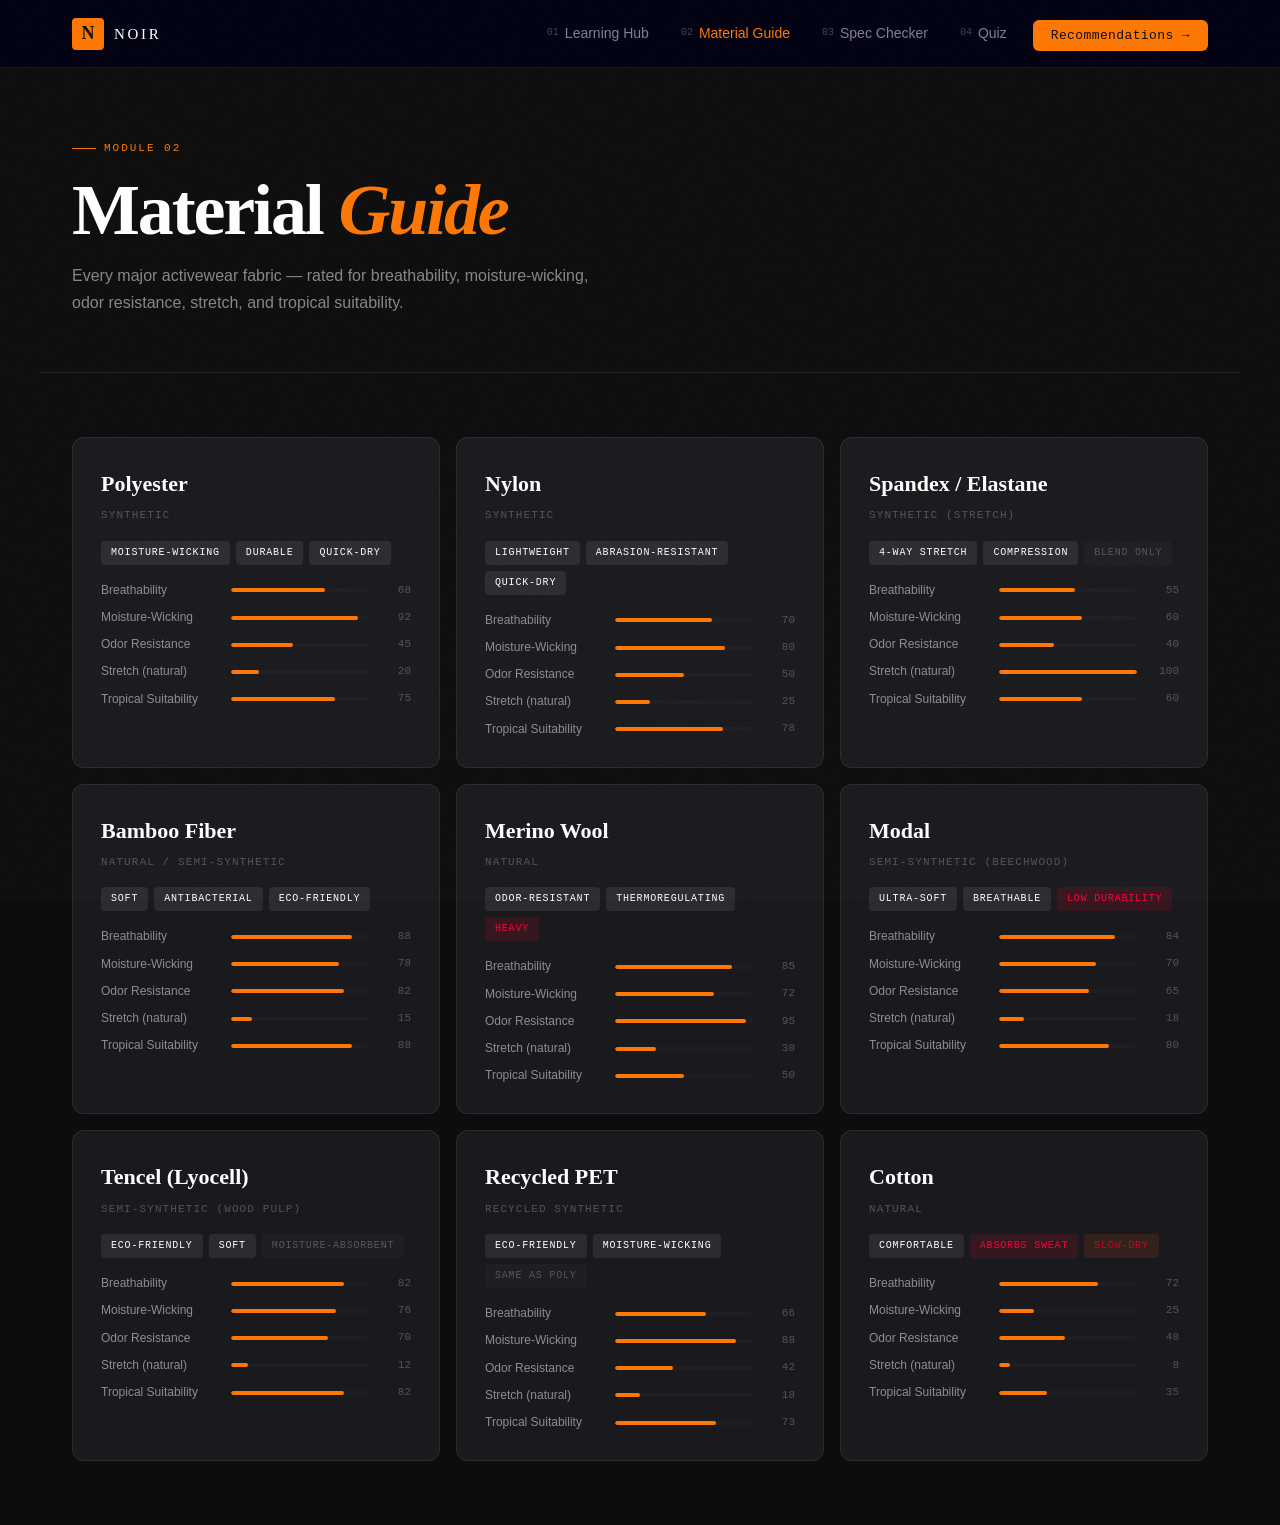
==== NOIR/pages/material-guide.html @ 833cdaba "Add files via upload" ====
<!DOCTYPE html>
<html lang="en">
<head>
  <meta charset="UTF-8" />
  <meta name="viewport" content="width=device-width, initial-scale=1.0" />
  <title>Material Guide — Noir</title>
  <link rel="stylesheet" href="../css/style.css" />
  <link rel="preconnect" href="https://fonts.googleapis.com" />
  <link rel="preconnect" href="https://fonts.gstatic.com" crossorigin />
  <link href="https://fonts.googleapis.com/css2?family=Playfair+Display:ital,wght@0,400;0,700;0,900;1,400&family=IBM+Plex+Mono:wght@300;400;500&family=DM+Sans:wght@300;400;500&display=swap" rel="stylesheet" />
</head>
<body>
  <div class="noise-overlay" aria-hidden="true"></div>

  <nav class="navbar" id="navbar">
    <div class="nav-inner">
      <a href="../index.html" class="nav-logo">
        <span class="logo-mark">N</span>
        <span class="logo-text">NOIR</span>
      </a>
      <button class="nav-toggle" id="navToggle" aria-label="Toggle menu">
        <span></span><span></span><span></span>
      </button>
      <ul class="nav-links" id="navLinks">
        <li><a href="learning-hub.html"    class="nav-link"><span class="nav-num">01</span> Learning Hub</a></li>
        <li><a href="material-guide.html"  class="nav-link"><span class="nav-num">02</span> Material Guide</a></li>
        <li><a href="spec-checker.html"    class="nav-link"><span class="nav-num">03</span> Spec Checker</a></li>
        <li><a href="quiz.html"            class="nav-link"><span class="nav-num">04</span> Quiz</a></li>
        <li><a href="recommendations.html" class="nav-cta">Recommendations →</a></li>
      </ul>
    </div>
  </nav>

  <main class="page-shell">

    <div class="page-hero">
      <p class="page-hero-tag">Module 02</p>
      <h1 class="page-title">Material <em>Guide</em></h1>
      <p class="page-subtitle">
        Every major activewear fabric — rated for breathability, moisture-wicking,
        odor resistance, stretch, and tropical suitability.
      </p>
    </div>

    <div class="page-body">
      <div class="material-grid" id="materialGrid">
        <!-- Cards are rendered by JS below -->
      </div>
    </div>

  </main>

  <script src="../js/main.js"></script>
  <script>
    /*
     * Material data — add more objects to expand the guide.
     * Each material has: name, type, tags[], ratings{}
     */
    const materials = [
      {
        name: 'Polyester',
        type: 'Synthetic',
        tags: ['moisture-wicking', 'durable', 'quick-dry'],
        tagTypes: ['good', 'good', 'good'],
        ratings: {
          'Breathability':     68,
          'Moisture-Wicking':  92,
          'Odor Resistance':   45,
          'Stretch (natural)': 20,
          'Tropical Suitability': 75,
        }
      },
      {
        name: 'Nylon',
        type: 'Synthetic',
        tags: ['lightweight', 'abrasion-resistant', 'quick-dry'],
        tagTypes: ['good', 'good', 'good'],
        ratings: {
          'Breathability':     70,
          'Moisture-Wicking':  80,
          'Odor Resistance':   50,
          'Stretch (natural)': 25,
          'Tropical Suitability': 78,
        }
      },
      {
        name: 'Spandex / Elastane',
        type: 'Synthetic (stretch)',
        tags: ['4-way stretch', 'compression', 'blend only'],
        tagTypes: ['good', 'good', 'neut'],
        ratings: {
          'Breathability':     55,
          'Moisture-Wicking':  60,
          'Odor Resistance':   40,
          'Stretch (natural)': 100,
          'Tropical Suitability': 60,
        }
      },
      {
        name: 'Bamboo Fiber',
        type: 'Natural / Semi-synthetic',
        tags: ['soft', 'antibacterial', 'eco-friendly'],
        tagTypes: ['good', 'good', 'good'],
        ratings: {
          'Breathability':     88,
          'Moisture-Wicking':  78,
          'Odor Resistance':   82,
          'Stretch (natural)': 15,
          'Tropical Suitability': 88,
        }
      },
      {
        name: 'Merino Wool',
        type: 'Natural',
        tags: ['odor-resistant', 'thermoregulating', 'heavy'],
        tagTypes: ['good', 'good', 'warn'],
        ratings: {
          'Breathability':     85,
          'Moisture-Wicking':  72,
          'Odor Resistance':   95,
          'Stretch (natural)': 30,
          'Tropical Suitability': 50,
        }
      },
      {
        name: 'Modal',
        type: 'Semi-synthetic (beechwood)',
        tags: ['ultra-soft', 'breathable', 'low durability'],
        tagTypes: ['good', 'good', 'warn'],
        ratings: {
          'Breathability':     84,
          'Moisture-Wicking':  70,
          'Odor Resistance':   65,
          'Stretch (natural)': 18,
          'Tropical Suitability': 80,
        }
      },
      {
        name: 'Tencel (Lyocell)',
        type: 'Semi-synthetic (wood pulp)',
        tags: ['eco-friendly', 'soft', 'moisture-absorbent'],
        tagTypes: ['good', 'good', 'neut'],
        ratings: {
          'Breathability':     82,
          'Moisture-Wicking':  76,
          'Odor Resistance':   70,
          'Stretch (natural)': 12,
          'Tropical Suitability': 82,
        }
      },
      {
        name: 'Recycled PET',
        type: 'Recycled Synthetic',
        tags: ['eco-friendly', 'moisture-wicking', 'same as poly'],
        tagTypes: ['good', 'good', 'neut'],
        ratings: {
          'Breathability':     66,
          'Moisture-Wicking':  88,
          'Odor Resistance':   42,
          'Stretch (natural)': 18,
          'Tropical Suitability': 73,
        }
      },
      {
        name: 'Cotton',
        type: 'Natural',
        tags: ['comfortable', 'absorbs sweat', 'slow-dry'],
        tagTypes: ['good', 'warn', 'bad'],
        ratings: {
          'Breathability':     72,
          'Moisture-Wicking':  25,
          'Odor Resistance':   48,
          'Stretch (natural)': 8,
          'Tropical Suitability': 35,
        }
      },
    ];

    function renderMaterials(data) {
      const grid = document.getElementById('materialGrid');
      grid.innerHTML = data.map(m => `
        <div class="material-card">
          <div class="mat-name">${m.name}</div>
          <div class="mat-type">${m.type}</div>
          <div class="mat-tags">
            ${m.tags.map((t, i) => `<span class="mat-tag tag-${m.tagTypes[i]}">${t}</span>`).join('')}
          </div>
          <div class="mat-rating-row">
            ${Object.entries(m.ratings).map(([label, val]) => `
              <div class="mat-rating">
                <span class="mat-rating-label">${label}</span>
                <div class="mat-bar"><div class="mat-fill" style="width:${val}%"></div></div>
                <span style="font-family:var(--font-mono);font-size:11px;color:var(--text-dim);width:32px;text-align:right">${val}</span>
              </div>
            `).join('')}
          </div>
        </div>
      `).join('');
    }

    renderMaterials(materials);
  </script>
</body>
</html>
---- NOIR/css/style.css ----
/* ============================================================
   NOIR — Global Stylesheet
   noir/css/style.css
   ============================================================ */

/* ── 1. DESIGN TOKENS ───────────────────────────────────────── */
:root {
  /* ── Brand Palette ──────────────────────────────
     Void          #0d0d0d
     Surface       #1f1f23
     Neon Red      #ff0033
     White         #ffffff
  ─────────────────────────────────────────────── */

  /* Backgrounds */
  --bg:          #0d0d0d;
  --bg-2:        #141416;
  --bg-3:        #1f1f23;
  --surface:     #1a1a1e;

  /* Borders — white tinted */
  --border:      rgba(255, 255, 255, 0.08);
  --border-soft: rgba(255, 255, 255, 0.04);

  /* Text */
  --text:        #ffffff;
  --text-muted:  rgba(255, 255, 255, 0.50);
  --text-dim:    rgba(255, 255, 255, 0.25);

  /* Primary accent — Neon Red */
  --accent:      #FF7704;
  --accent-dim:  rgba(255, 119,  4, 0.12);
  --accent-glow: rgba(255, 119,  4, 0.28);

  /* Secondary accent — muted white */
  --accent-2:     rgba(255, 255, 255, 0.80);
  --accent-2-dim: rgba(255, 255, 255, 0.06);

  /* Cayenne → deep red for pressed/hover */
  --cayenne:     #cc0029;

  /* Semantic */
  --good:        #ffffff;
  --warn:        #ff0033;
  --bad:         #cc0029;

  /* Typography */
  --font-display: 'Aileron', Georgia, serif;
  --font-mono:    'Inter', monospace;
  --font-body:    'Inter', sans-serif;

  /* Spacing */
  --nav-h:    68px;
  --max-w:    1200px;
  --section-gap: 120px;

  /* Radius */
  --r-sm:  6px;
  --r-md:  12px;
  --r-lg:  20px;

  /* Transitions */
  --ease:  cubic-bezier(0.23, 1, 0.32, 1);
  --t-fast: 180ms;
  --t-mid:  320ms;
}

/* ── 2. RESET & BASE ─────────────────────────────────────────── */
*, *::before, *::after { box-sizing: border-box; margin: 0; padding: 0; }

html {
  scroll-behavior: smooth;
  font-size: 16px;
}

body {
  background: var(--bg);
  color: var(--text);
  font-family: var(--font-body);
  font-weight: 300;
  line-height: 1.6;
  min-height: 100vh;
  overflow-x: hidden;
}

a { color: inherit; text-decoration: none; }
img { max-width: 100%; display: block; }
ul { list-style: none; }

/* ── 3. NOISE OVERLAY ────────────────────────────────────────── */
.noise-overlay {
  position: fixed;
  inset: 0;
  pointer-events: none;
  z-index: 9999;
  opacity: 0.032;
  background-image: url("data:image/svg+xml,%3Csvg viewBox='0 0 256 256' xmlns='http://www.w3.org/2000/svg'%3E%3Cfilter id='noise'%3E%3CfeTurbulence type='fractalNoise' baseFrequency='0.9' numOctaves='4' stitchTiles='stitch'/%3E%3C/filter%3E%3Crect width='100%25' height='100%25' filter='url(%23noise)'/%3E%3C/svg%3E");
  background-size: 200px 200px;
}

/* ── 4. NAVBAR ───────────────────────────────────────────────── */
.navbar {
  position: fixed;
  top: 0; left: 0; right: 0;
  z-index: 100;
  height: var(--nav-h);
  background: rgba(1, 0, 19, 0.90);
  backdrop-filter: blur(16px);
  border-bottom: 1px solid var(--border);
  transition: box-shadow var(--t-mid) var(--ease);
}

.navbar.scrolled {
  box-shadow: 0 4px 40px rgba(0, 0, 0, 0.6);
}

.nav-inner {
  max-width: var(--max-w);
  margin: 0 auto;
  height: 100%;
  padding: 0 32px;
  display: flex;
  align-items: center;
  justify-content: space-between;
  gap: 24px;
}

.nav-logo {
  display: flex;
  align-items: center;
  gap: 10px;
  flex-shrink: 0;
}

.logo-mark {
  width: 32px;
  height: 32px;
  background: var(--accent);
  color: var(--bg);
  font-family: var(--font-display);
  font-weight: 900;
  font-size: 18px;
  display: grid;
  place-items: center;
  border-radius: 4px;
  flex-shrink: 0;
}

.logo-text {
  font-family: var(--font-display);
  font-size: 15px;
  font-weight: 500;
  letter-spacing: 0.18em;
  color: var(--text);
}

.nav-links {
  display: flex;
  align-items: center;
  gap: 4px;
}

.nav-link {
  display: flex;
  align-items: center;
  gap: 6px;
  padding: 6px 14px;
  border-radius: var(--r-sm);
  font-size: 14px;
  font-weight: 400;
  color: var(--text-muted);
  transition: color var(--t-fast), background var(--t-fast);
}

.nav-link:hover {
  color: var(--text);
  background: var(--border-soft);
}

.nav-num {
  font-family: var(--font-mono);
  font-size: 10px;
  color: var(--text-dim);
  transition: color var(--t-fast);
}

.nav-link:hover .nav-num { color: var(--accent); }

.nav-cta {
  margin-left: 8px;
  padding: 8px 18px;
  background: var(--accent);
  color: var(--bg);
  border-radius: var(--r-sm);
  font-size: 13px;
  font-weight: 500;
  font-family: var(--font-mono);
  letter-spacing: 0.03em;
  transition: opacity var(--t-fast), transform var(--t-fast);
}

.nav-cta:hover { opacity: 0.88; transform: translateY(-1px); }

/* Hamburger */
.nav-toggle {
  display: none;
  flex-direction: column;
  gap: 5px;
  background: none;
  border: none;
  cursor: pointer;
  padding: 4px;
}

.nav-toggle span {
  display: block;
  width: 22px;
  height: 2px;
  background: var(--text);
  border-radius: 2px;
  transition: transform var(--t-mid) var(--ease), opacity var(--t-fast);
}

/* ── 5. HERO ─────────────────────────────────────────────────── */
.hero {
  padding-top: calc(var(--nav-h) + 80px);
  padding-bottom: 80px;
  padding-left: 32px;
  padding-right: 32px;
  max-width: var(--max-w);
  margin: 0 auto;
  position: relative;
}

/* Fire Orange glow — right */
.hero::before {
  content: '';
  position: absolute;
  top: 120px;
  right: -100px;
  width: 600px;
  height: 600px;
  border-radius: 50%;
  background: radial-gradient(circle, var(--accent-glow) 0%, transparent 70%);
  pointer-events: none;
  animation: pulse-glow 6s ease-in-out infinite;
}

/* Cosmic Blue glow — left */
.hero::after {
  content: '';
  position: absolute;
  top: 200px;
  left: -80px;
  width: 400px;
  height: 400px;
  border-radius: 50%;
  background: radial-gradient(circle, rgba(255, 0, 51, 0.15) 0%, transparent 70%);
  pointer-events: none;
  animation: pulse-glow 8s 1.5s ease-in-out infinite;
}

@keyframes pulse-glow {
  0%, 100% { opacity: 0.6; transform: scale(1); }
  50%       { opacity: 1;   transform: scale(1.06); }
}

.hero-tag {
  display: inline-flex;
  align-items: center;
  gap: 8px;
  font-family: var(--font-mono);
  font-size: 11px;
  letter-spacing: 0.18em;
  color: var(--text-muted);
  text-transform: uppercase;
  margin-bottom: 32px;
  animation: fade-up 0.7s var(--ease) both;
}

.dot {
  width: 6px;
  height: 6px;
  border-radius: 50%;
  background: var(--accent);
  animation: blink 2.4s ease-in-out infinite;
}

@keyframes blink {
  0%, 100% { opacity: 1; }
  50%       { opacity: 0.3; }
}

.hero-title {
  font-family: var(--font-display);
  font-size: clamp(56px, 9vw, 120px);
  font-weight: 900;
  line-height: 0.95;
  letter-spacing: -0.03em;
  color: var(--text);
  margin-bottom: 28px;
  animation: fade-up 0.7s 0.1s var(--ease) both;
}

.hero-title em {
  font-style: italic;
  color: var(--accent);
}

.hero-sub {
  max-width: 480px;
  font-size: 16px;
  color: var(--text-muted);
  line-height: 1.7;
  margin-bottom: 40px;
  animation: fade-up 0.7s 0.2s var(--ease) both;
}

.hero-actions {
  display: flex;
  align-items: center;
  gap: 16px;
  margin-bottom: 72px;
  flex-wrap: wrap;
  animation: fade-up 0.7s 0.3s var(--ease) both;
}

/* Buttons */
.btn-primary {
  display: inline-flex;
  align-items: center;
  padding: 14px 28px;
  background: var(--accent);
  color: var(--bg);
  font-family: var(--font-mono);
  font-size: 13px;
  font-weight: 500;
  letter-spacing: 0.06em;
  border-radius: var(--r-sm);
  border: 2px solid var(--accent);
  transition: background var(--t-fast), color var(--t-fast), transform var(--t-fast), box-shadow var(--t-fast);
}

.btn-primary:hover {
  background: transparent;
  color: var(--accent);
  transform: translateY(-2px);
  box-shadow: 0 8px 24px var(--accent-glow);
}

.btn-ghost {
  display: inline-flex;
  align-items: center;
  padding: 14px 28px;
  background: transparent;
  color: var(--text-muted);
  font-family: var(--font-mono);
  font-size: 13px;
  font-weight: 400;
  letter-spacing: 0.06em;
  border-radius: var(--r-sm);
  border: 1px solid var(--border);
  transition: color var(--t-fast), border-color var(--t-fast), transform var(--t-fast);
}

.btn-ghost:hover {
  color: var(--text);
  border-color: rgba(255,255,255,0.2);
  transform: translateY(-2px);
}

/* Hero Stats */
.hero-stat-row {
  display: flex;
  gap: 48px;
  animation: fade-up 0.7s 0.4s var(--ease) both;
}

.hero-stat {
  display: flex;
  flex-direction: column;
  gap: 4px;
}

.stat-num {
  font-family: var(--font-display);
  font-size: 36px;
  font-weight: 700;
  color: var(--text);
  line-height: 1;
}

.stat-label {
  font-family: var(--font-mono);
  font-size: 11px;
  letter-spacing: 0.1em;
  color: var(--text-dim);
  text-transform: uppercase;
}

/* ── 6. MARQUEE BAND ─────────────────────────────────────────── */
.marquee-band {
  overflow: hidden;
  border-top: 1px solid var(--border);
  border-bottom: 1px solid var(--border);
  background: var(--surface);
  padding: 14px 0;
  white-space: nowrap;
}

.marquee-track {
  display: inline-flex;
  gap: 24px;
  animation: marquee 28s linear infinite;
  font-family: var(--font-mono);
  font-size: 13px;
  letter-spacing: 0.12em;
  color: var(--text-muted);
}

.marquee-track span:not(:nth-child(odd)) { color: var(--accent); }

@keyframes marquee {
  from { transform: translateX(0); }
  to   { transform: translateX(-50%); }
}

/* ── 7. FEATURES SECTION ─────────────────────────────────────── */
.features {
  max-width: var(--max-w);
  margin: 0 auto;
  padding: var(--section-gap) 32px;
}

.section-header {
  margin-bottom: 56px;
}

.section-tag {
  font-family: var(--font-mono);
  font-size: 11px;
  letter-spacing: 0.2em;
  color: var(--accent);
  text-transform: uppercase;
  margin-bottom: 12px;
}

.section-title {
  font-family: var(--font-display);
  font-size: clamp(36px, 5vw, 60px);
  font-weight: 700;
  line-height: 1.1;
  color: var(--text);
  letter-spacing: -0.02em;
}

.section-title em {
  font-style: italic;
  color: var(--accent);
}

/* Cards Grid */
.features-grid {
  display: grid;
  grid-template-columns: repeat(12, 1fr);
  gap: 16px;
}

.feature-card {
  position: relative;
  background: var(--surface);
  border: 1px solid var(--border);
  border-radius: var(--r-lg);
  padding: 32px;
  display: flex;
  flex-direction: column;
  gap: 12px;
  overflow: hidden;
  transition: transform var(--t-mid) var(--ease),
              border-color var(--t-mid),
              box-shadow var(--t-mid);
  cursor: pointer;
}

.feature-card::before {
  content: '';
  position: absolute;
  inset: 0;
  opacity: 0;
  transition: opacity var(--t-mid);
  border-radius: var(--r-lg);
  background: linear-gradient(135deg, var(--accent-dim) 0%, transparent 60%);
}

.feature-card:hover {
  transform: translateY(-4px);
  border-color: rgba(255, 0, 51, 0.30);
  box-shadow: 0 16px 48px rgba(0, 0, 0, 0.7), 0 0 0 1px rgba(255, 0, 51, 0.10);
}

.feature-card:hover::before { opacity: 1; }

/* Grid placement — big+small layout */
.card-learning  { grid-column: span 7; }
.card-material  { grid-column: span 5; }
.card-spec      { grid-column: span 4; }
.card-quiz      { grid-column: span 4; }
.card-rec       { grid-column: span 4; }

.card-num {
  font-family: var(--font-mono);
  font-size: 11px;
  color: var(--text-dim);
  letter-spacing: 0.1em;
}

.card-icon {
  font-size: 28px;
  line-height: 1;
  margin: 4px 0;
}

.card-title {
  font-family: var(--font-display);
  font-size: 22px;
  font-weight: 700;
  color: var(--text);
}

.card-desc {
  font-size: 14px;
  color: var(--text-muted);
  line-height: 1.6;
  flex: 1;
}

.card-arrow {
  display: inline-block;
  font-size: 18px;
  color: var(--text-dim);
  transition: transform var(--t-fast), color var(--t-fast);
  align-self: flex-start;
  margin-top: 8px;
}

.feature-card:hover .card-arrow {
  transform: translateX(6px);
  color: var(--accent);
}

/* ── 8. WHY SECTION ──────────────────────────────────────────── */
.why-section {
  background: linear-gradient(160deg, #1f1f23 0%, #141416 60%, #0d0d0d 100%);
  border-top: 1px solid var(--border);
  border-bottom: 1px solid var(--border);
}

.why-inner {
  max-width: var(--max-w);
  margin: 0 auto;
  padding: var(--section-gap) 32px;
  display: grid;
  grid-template-columns: 1fr 1fr;
  gap: 80px;
  align-items: center;
}

.why-text {
  display: flex;
  flex-direction: column;
  gap: 20px;
  align-items: flex-start;
}

.why-body {
  font-size: 15px;
  color: var(--text-muted);
  line-height: 1.75;
  max-width: 440px;
}

/* Label Card — visual prop */
.why-visual {
  display: flex;
  align-items: center;
  justify-content: center;
}

.label-card {
  background: var(--surface);
  border: 1px solid var(--border);
  border-radius: var(--r-md);
  padding: 28px;
  width: 100%;
  max-width: 360px;
  font-family: var(--font-mono);
  box-shadow: 0 24px 80px rgba(0, 0, 0, 0.6);
}

.label-top {
  font-size: 10px;
  letter-spacing: 0.18em;
  color: var(--text-dim);
  text-transform: uppercase;
  margin-bottom: 20px;
  padding-bottom: 12px;
  border-bottom: 1px solid var(--border);
}

.label-row {
  display: flex;
  justify-content: space-between;
  align-items: center;
  padding: 8px 0;
}

.label-material {
  font-size: 15px;
  color: var(--text);
}

.label-pct {
  font-size: 22px;
  font-weight: 500;
  color: var(--accent);
}

.label-divider {
  height: 1px;
  background: var(--border);
  margin: 20px 0;
}

.label-decoded {
  display: flex;
  flex-direction: column;
  gap: 10px;
}

.decode-item {
  display: flex;
  align-items: center;
  gap: 10px;
  font-size: 13px;
  color: var(--text-muted);
}

.decode-dot {
  width: 8px;
  height: 8px;
  border-radius: 50%;
  background: var(--good);
  flex-shrink: 0;
}

.decode-dot.warn { background: var(--warn); }
.decode-dot.bad  { background: var(--bad);  }

/* ── 9. FOOTER ───────────────────────────────────────────────── */
.footer {
  padding: 60px 32px;
  border-top: 1px solid var(--border);
}

.footer-inner {
  max-width: var(--max-w);
  margin: 0 auto;
  display: flex;
  flex-direction: column;
  gap: 32px;
  align-items: center;
  text-align: center;
}

.footer-brand {
  display: flex;
  flex-direction: column;
  align-items: center;
  gap: 8px;
}

.footer-brand .logo-mark,
.footer-brand .logo-text {
  /* re-use nav-logo styles */
}

.footer-brand > div,
.footer-brand > span {
  display: inline-flex;
  align-items: center;
  gap: 10px;
}

.footer-tagline {
  font-family: var(--font-mono);
  font-size: 11px;
  color: var(--text-dim);
  letter-spacing: 0.12em;
  text-transform: uppercase;
  margin-top: 4px;
}

.footer-links {
  display: flex;
  gap: 24px;
  flex-wrap: wrap;
  justify-content: center;
}

.footer-links a {
  font-size: 13px;
  color: var(--text-muted);
  transition: color var(--t-fast);
}

.footer-links a:hover { color: var(--accent); }

.footer-note {
  font-family: var(--font-mono);
  font-size: 11px;
  color: var(--text-dim);
  letter-spacing: 0.06em;
}

/* ── 10. ANIMATIONS ──────────────────────────────────────────── */
@keyframes fade-up {
  from { opacity: 0; transform: translateY(24px); }
  to   { opacity: 1; transform: translateY(0); }
}

/* ── 11. PAGE SHELL (for inner pages) ────────────────────────── */
.page-shell {
  padding-top: var(--nav-h);
  min-height: 100vh;
}

.page-hero {
  max-width: var(--max-w);
  margin: 0 auto;
  padding: 72px 32px 56px;
  border-bottom: 1px solid var(--border);
}

.page-hero-tag {
  font-family: var(--font-mono);
  font-size: 11px;
  letter-spacing: 0.18em;
  color: var(--accent);
  text-transform: uppercase;
  margin-bottom: 16px;
  display: flex;
  align-items: center;
  gap: 8px;
}

.page-hero-tag::before {
  content: '';
  display: inline-block;
  width: 24px;
  height: 1px;
  background: var(--accent);
}

.page-title {
  font-family: var(--font-display);
  font-size: clamp(40px, 6vw, 72px);
  font-weight: 900;
  line-height: 1;
  letter-spacing: -0.03em;
  color: var(--text);
  margin-bottom: 16px;
}

.page-title em { font-style: italic; color: var(--accent); }

.page-subtitle {
  font-size: 16px;
  color: var(--text-muted);
  max-width: 540px;
  line-height: 1.7;
}

.page-body {
  max-width: var(--max-w);
  margin: 0 auto;
  padding: 64px 32px;
}

/* ── 12. COMING SOON CARD ────────────────────────────────────── */
.coming-soon-grid {
  display: grid;
  grid-template-columns: repeat(auto-fit, minmax(260px, 1fr));
  gap: 16px;
  margin-top: 8px;
}

.soon-card {
  background: var(--surface);
  border: 1px dashed var(--border);
  border-radius: var(--r-md);
  padding: 28px;
  opacity: 0.6;
}

.soon-card h3 {
  font-family: var(--font-display);
  font-size: 20px;
  font-weight: 700;
  color: var(--text);
  margin-bottom: 8px;
}

.soon-card p {
  font-size: 13px;
  color: var(--text-muted);
}

.soon-badge {
  display: inline-block;
  margin-top: 16px;
  padding: 4px 10px;
  background: var(--bg-3);
  border-radius: 4px;
  font-family: var(--font-mono);
  font-size: 10px;
  letter-spacing: 0.1em;
  color: var(--text-dim);
  text-transform: uppercase;
}

/* ── 13. SPEC CHECKER TOOL ───────────────────────────────────── */
.spec-tool {
  background: var(--surface);
  border: 1px solid var(--border);
  border-radius: var(--r-lg);
  padding: 40px;
  max-width: 720px;
}

.spec-tool h2 {
  font-family: var(--font-display);
  font-size: 28px;
  font-weight: 700;
  color: var(--text);
  margin-bottom: 8px;
}

.spec-tool p {
  font-size: 14px;
  color: var(--text-muted);
  margin-bottom: 32px;
}

.fabric-row {
  display: grid;
  grid-template-columns: 1fr auto 80px;
  gap: 12px;
  align-items: center;
  margin-bottom: 12px;
}

.spec-input {
  background: var(--bg-3);
  border: 1px solid var(--border);
  border-radius: var(--r-sm);
  padding: 12px 16px;
  color: var(--text);
  font-family: var(--font-body);
  font-size: 14px;
  outline: none;
  transition: border-color var(--t-fast);
  width: 100%;
}

.spec-input:focus { border-color: var(--accent); }
.spec-input::placeholder { color: var(--text-dim); }

.pct-input {
  background: var(--bg-3);
  border: 1px solid var(--border);
  border-radius: var(--r-sm);
  padding: 12px 16px;
  color: var(--accent);
  font-family: var(--font-mono);
  font-size: 15px;
  font-weight: 500;
  outline: none;
  text-align: center;
  width: 80px;
  transition: border-color var(--t-fast);
}

.pct-input:focus { border-color: var(--accent); }

.remove-btn {
  background: none;
  border: 1px solid var(--border);
  color: var(--text-dim);
  border-radius: var(--r-sm);
  width: 36px;
  height: 36px;
  cursor: pointer;
  font-size: 16px;
  transition: color var(--t-fast), border-color var(--t-fast);
  display: grid;
  place-items: center;
}

.remove-btn:hover { color: var(--bad); border-color: var(--bad); }

.spec-actions {
  display: flex;
  gap: 12px;
  margin-top: 8px;
  flex-wrap: wrap;
}

.btn-add {
  padding: 10px 18px;
  background: transparent;
  border: 1px dashed var(--border);
  color: var(--text-muted);
  border-radius: var(--r-sm);
  font-size: 13px;
  font-family: var(--font-mono);
  cursor: pointer;
  transition: border-color var(--t-fast), color var(--t-fast);
}

.btn-add:hover { border-color: var(--accent); color: var(--accent); }

.btn-check {
  padding: 10px 24px;
  background: var(--accent);
  color: var(--bg);
  border: none;
  border-radius: var(--r-sm);
  font-size: 13px;
  font-family: var(--font-mono);
  font-weight: 500;
  cursor: pointer;
  transition: opacity var(--t-fast);
}

.btn-check:hover { opacity: 0.85; }

/* Spec Results */
.spec-results {
  margin-top: 32px;
  display: none;
  flex-direction: column;
  gap: 12px;
}

.spec-results.visible { display: flex; }

.result-header {
  font-family: var(--font-mono);
  font-size: 11px;
  letter-spacing: 0.14em;
  color: var(--text-dim);
  text-transform: uppercase;
  padding-bottom: 8px;
  border-bottom: 1px solid var(--border);
}

.result-item {
  display: flex;
  align-items: center;
  justify-content: space-between;
  gap: 16px;
}

.result-label { font-size: 14px; color: var(--text-muted); }

.result-bar-wrap {
  flex: 1;
  height: 6px;
  background: var(--bg-3);
  border-radius: 99px;
  overflow: hidden;
}

.result-bar {
  height: 100%;
  border-radius: 99px;
  background: var(--accent);
  transition: width 0.6s var(--ease);
}

.result-val {
  font-family: var(--font-mono);
  font-size: 12px;
  color: var(--text-muted);
  width: 48px;
  text-align: right;
}

/* ── 14. QUIZ STYLES ─────────────────────────────────────────── */
.quiz-wrap {
  max-width: 640px;
}

.quiz-progress-bar {
  height: 3px;
  background: var(--bg-3);
  border-radius: 99px;
  margin-bottom: 40px;
  overflow: hidden;
}

.quiz-progress-fill {
  height: 100%;
  background: var(--accent);
  border-radius: 99px;
  transition: width 0.4s var(--ease);
}

.quiz-step { display: none; }
.quiz-step.active { display: block; }

.quiz-q-num {
  font-family: var(--font-mono);
  font-size: 11px;
  letter-spacing: 0.14em;
  color: var(--text-dim);
  text-transform: uppercase;
  margin-bottom: 12px;
}

.quiz-question {
  font-family: var(--font-display);
  font-size: 28px;
  font-weight: 700;
  color: var(--text);
  line-height: 1.2;
  margin-bottom: 28px;
}

.quiz-options {
  display: flex;
  flex-direction: column;
  gap: 10px;
}

.quiz-option {
  padding: 16px 20px;
  background: var(--surface);
  border: 1px solid var(--border);
  border-radius: var(--r-md);
  color: var(--text-muted);
  font-size: 15px;
  text-align: left;
  cursor: pointer;
  transition: border-color var(--t-fast), color var(--t-fast), background var(--t-fast);
  display: flex;
  align-items: center;
  gap: 14px;
}

.quiz-option:hover {
  border-color: rgba(255, 0, 51, 0.35);
  color: var(--text);
  background: var(--accent-dim);
}

.quiz-option.selected {
  border-color: var(--accent);
  color: var(--text);
  background: var(--accent-dim);
}

.quiz-opt-letter {
  width: 28px;
  height: 28px;
  border-radius: 50%;
  border: 1px solid var(--border);
  display: grid;
  place-items: center;
  font-family: var(--font-mono);
  font-size: 11px;
  flex-shrink: 0;
  transition: background var(--t-fast), border-color var(--t-fast), color var(--t-fast);
}

.quiz-option.selected .quiz-opt-letter {
  background: var(--accent);
  border-color: var(--accent);
  color: var(--bg);
}

.quiz-nav {
  display: flex;
  justify-content: space-between;
  align-items: center;
  margin-top: 32px;
}

.quiz-result {
  display: none;
  animation: fade-up 0.5s var(--ease) both;
}

.quiz-result.visible { display: block; }

.result-fabric-name {
  font-family: var(--font-display);
  font-size: 48px;
  font-weight: 900;
  color: var(--accent);
  margin: 12px 0;
}

.result-explanation {
  font-size: 15px;
  color: var(--text-muted);
  line-height: 1.7;
  max-width: 500px;
  margin-bottom: 24px;
}

/* ── 15. MATERIAL GUIDE CARDS ────────────────────────────────── */
.material-grid {
  display: grid;
  grid-template-columns: repeat(auto-fill, minmax(280px, 1fr));
  gap: 16px;
}

.material-card {
  background: var(--surface);
  border: 1px solid var(--border);
  border-radius: var(--r-md);
  padding: 28px;
  transition: transform var(--t-mid) var(--ease), border-color var(--t-mid);
}

.material-card:hover {
  transform: translateY(-3px);
  border-color: rgba(255, 0, 51, 0.28);
}

.mat-name {
  font-family: var(--font-display);
  font-size: 22px;
  font-weight: 700;
  color: var(--text);
  margin-bottom: 6px;
}

.mat-type {
  font-family: var(--font-mono);
  font-size: 11px;
  letter-spacing: 0.1em;
  color: var(--text-dim);
  text-transform: uppercase;
  margin-bottom: 16px;
}

.mat-tags {
  display: flex;
  flex-wrap: wrap;
  gap: 6px;
  margin-bottom: 16px;
}

.mat-tag {
  padding: 4px 10px;
  border-radius: 4px;
  font-family: var(--font-mono);
  font-size: 10px;
  letter-spacing: 0.08em;
  text-transform: uppercase;
}

.tag-good  { background: rgba(255, 255, 255, 0.08); color: var(--good); }
.tag-warn  { background: rgba(255, 0, 51, 0.12); color: var(--warn); }
.tag-bad   { background: rgba(246,  83,  15, 0.12); color: var(--bad);  }
.tag-neut  { background: var(--bg-3); color: var(--text-dim); }

.mat-rating-row {
  display: flex;
  flex-direction: column;
  gap: 8px;
}

.mat-rating {
  display: flex;
  align-items: center;
  gap: 10px;
  font-size: 12px;
  color: var(--text-muted);
}

.mat-rating-label { width: 120px; flex-shrink: 0; font-size: 12px; }

.mat-bar {
  flex: 1;
  height: 4px;
  background: var(--bg-3);
  border-radius: 99px;
  overflow: hidden;
}

.mat-fill {
  height: 100%;
  border-radius: 99px;
  background: var(--accent);
}

/* ── 16. LEARNING HUB ────────────────────────────────────────── */
.lesson-list {
  display: flex;
  flex-direction: column;
  gap: 1px;
  background: var(--border);
  border-radius: var(--r-md);
  overflow: hidden;
}

.lesson-item {
  background: var(--surface);
  padding: 24px 28px;
  display: grid;
  grid-template-columns: 48px 1fr auto;
  align-items: center;
  gap: 20px;
  transition: background var(--t-fast);
  cursor: pointer;
}

.lesson-item:hover { background: var(--bg-3); }

.lesson-num {
  font-family: var(--font-mono);
  font-size: 20px;
  font-weight: 500;
  color: var(--accent);
  text-align: center;
}

.lesson-info h3 {
  font-family: var(--font-display);
  font-size: 18px;
  font-weight: 700;
  color: var(--text);
  margin-bottom: 4px;
}

.lesson-info p {
  font-size: 13px;
  color: var(--text-muted);
}

.lesson-duration {
  font-family: var(--font-mono);
  font-size: 11px;
  color: var(--text-dim);
  white-space: nowrap;
}

/* ── 17. RECOMMENDATIONS ─────────────────────────────────────── */
.rec-filter-row {
  display: flex;
  gap: 8px;
  flex-wrap: wrap;
  margin-bottom: 32px;
}

.filter-btn {
  padding: 8px 16px;
  background: var(--surface);
  border: 1px solid var(--border);
  border-radius: var(--r-sm);
  color: var(--text-muted);
  font-family: var(--font-mono);
  font-size: 12px;
  letter-spacing: 0.06em;
  cursor: pointer;
  transition: border-color var(--t-fast), color var(--t-fast), background var(--t-fast);
}

.filter-btn:hover,
.filter-btn.active {
  border-color: var(--accent);
  color: var(--accent);
  background: var(--accent-dim);
}

.rec-grid {
  display: grid;
  grid-template-columns: repeat(auto-fill, minmax(300px, 1fr));
  gap: 16px;
}

/* ── Loading placeholder ──────────────────────────────────────
 * Shown briefly while renderCards() awaits async love/save
 * state for every product. With Mock storage this is
 * instant; with Supabase it may be visible for a moment.
 * ─────────────────────────────────────────────────────────── */
.rec-loading {
  grid-column: 1 / -1;
  padding: 48px 0;
  text-align: center;
  font-family: var(--font-mono);
  font-size: 12px;
  letter-spacing: 0.08em;
  color: var(--text-dim);
}

.rec-card {
  background: var(--surface);
  border: 1px solid var(--border);
  border-radius: var(--r-md);
  overflow: hidden;
  transition: transform var(--t-mid) var(--ease), border-color var(--t-mid);
}

.rec-card:hover {
  transform: translateY(-3px);
  border-color: rgba(255, 0, 51, 0.28);
}

.rec-image {
  width: 100%;
  height: 100%;
  object-fit: cover;
  border-radius: 12px;
}

.rec-card-img {
  position: relative;
  width: 100%;
  height: 220px;
  overflow: hidden;
}

.rec-card-body { padding: 24px; }

.rec-card-type {
  font-family: var(--font-mono);
  font-size: 10px;
  letter-spacing: 0.14em;
  color: var(--text-dim);
  text-transform: uppercase;
  margin-bottom: 8px;
}

.rec-card-name {
  font-family: var(--font-display);
  font-size: 20px;
  font-weight: 700;
  color: var(--text);
  margin-bottom: 12px;
}

.rec-card-spec {
  font-family: var(--font-mono);
  font-size: 12px;
  color: var(--accent);
  margin-bottom: 12px;
}

.rec-card-desc {
  font-size: 13px;
  color: var(--text-muted);
  line-height: 1.6;
}

/* ── 18. CURATION BADGES ─────────────────────────────────────── */

/* Badge sits in the top-right of .rec-card-img */
.rec-card-img {
  position: relative; /* needed for badge positioning */
}

.curation-badge {
  position: absolute;
  top: 10px;
  left: 10px;
  display: inline-flex;
  align-items: center;
  gap: 5px;
  padding: 4px 10px;
  border-radius: 4px;
  font-family: var(--font-mono);
  font-size: 10px;
  font-weight: 500;
  letter-spacing: 0.08em;
  text-transform: uppercase;
  line-height: 1;
  pointer-events: none;
}

.badge-noir {
  background: rgba(255, 0, 51, 0.14);
  color: var(--accent);
  border: 1px solid rgba(255, 0, 51, 0.32);
}

.badge-community {
  background: rgba(255, 255, 255, 0.06);
  color: #ffffff;
  border: 1px solid rgba(255, 255, 255, 0.20);
}

/* ── Love Button & Community Progress ───────────────────────── */

/*
   LOVE SYSTEM — how the ◈ Community Pick badge is earned
   ───────────────────────────────────────────────────────
   Each rec-card has a love button. A visitor can toggle one
   love per product per session (persisted in localStorage).
   When a product's total love count reaches COMMUNITY_THRESHOLD
   (defined in recommendations.html), the ◈ Community Pick badge
   is automatically awarded and rendered in the card image corner.

   Badge formula:
     communityLoves(product) >= COMMUNITY_THRESHOLD  →  badge shown
     communityLoves(product) <  COMMUNITY_THRESHOLD  →  badge hidden

   Progress hint below the love button shows remaining loves needed.
*/

.rec-card-footer {
  display: flex;
  align-items: center;
  justify-content: space-between;
  gap: 10px;
  margin-top: 16px;
  padding-top: 14px;
  border-top: 1px solid var(--border-soft);
}

/* ── Heart button ── */
.love-btn {
  display: inline-flex;
  align-items: center;
  gap: 6px;
  padding: 6px 12px 6px 10px;
  background: transparent;
  border: 1px solid var(--border);
  border-radius: var(--r-sm);
  color: var(--text-dim);
  font-family: var(--font-mono);
  font-size: 11px;
  letter-spacing: 0.04em;
  cursor: pointer;
  flex-shrink: 0;
  user-select: none;
  -webkit-user-select: none;
  transition: border-color var(--t-fast), color var(--t-fast),
              background var(--t-fast), transform var(--t-fast);
}

.love-btn:hover {
  border-color: rgba(210, 50, 70, 0.45);
  color: rgba(210, 50, 70, 0.85);
  transform: translateY(-1px);
}

/* Loved/active state */
.love-btn.loved {
  border-color: rgba(210, 50, 70, 0.55);
  color: #d03248;
  background: rgba(210, 50, 70, 0.09);
}

/* Heart SVG inside the button */
.love-btn svg {
  width: 13px;
  height: 13px;
  flex-shrink: 0;
  fill: none;
  stroke: currentColor;
  stroke-width: 1.6;
  stroke-linejoin: round;
  transition: transform 200ms cubic-bezier(0.34, 1.56, 0.64, 1),
              fill var(--t-fast), stroke var(--t-fast);
}

/* Fill heart when loved */
.love-btn.loved svg { fill: #d03248; }

/* Spring-pop on click */
.love-btn:active svg { transform: scale(1.4); }

/* ── Loading state — shown briefly during async Supabase calls ──
 * Dims the button and blocks further clicks while the
 * toggleLove/toggleSave request is in flight.
 * ─────────────────────────────────────────────────────────── */
.love-btn.loading,
.save-btn.loading {
  opacity: 0.45;
  pointer-events: none;
}

/* ── "N more for ◈ Pick" progress hint ── */
.love-hint {
  font-family: var(--font-mono);
  font-size: 10px;
  color: var(--text-dim);
  letter-spacing: 0.04em;
  line-height: 1.3;
  text-align: right;
  white-space: nowrap;
}

.love-hint-pick {
  color: var(--text-muted);
  font-weight: 500;
}

/* Pop animation when community badge first appears */
@keyframes badge-pop {
  from { opacity: 0; transform: scale(0.6); }
  to   { opacity: 1; transform: scale(1); }
}

.badge-community-earned {
  animation: badge-pop 0.35s cubic-bezier(0.34, 1.56, 0.64, 1) both;
}

/* ── 19. SPONSOR SIDEBAR ─────────────────────────────────────── */

/* Two-column wrapper inside .page-body */
.rec-layout {
  display: grid;
  grid-template-columns: 1fr 260px;
  gap: 32px;
  align-items: start;
}

.rec-main {
  min-width: 0; /* prevents grid blowout */
}

/* Sticky sidebar */
.rec-sidebar {
  position: sticky;
  top: calc(var(--nav-h) + 24px);
  display: flex;
  flex-direction: column;
  gap: 14px;
}

.sponsor-sidebar-header {
  display: flex;
  align-items: center;
  gap: 10px;
  padding-bottom: 12px;
  border-bottom: 1px solid rgba(255, 0, 51, 0.14);
}

.sponsor-pill {
  display: inline-flex;
  align-items: center;
  gap: 6px;
  padding: 4px 10px;
  background: rgba(255, 0, 51, 0.10);
  border: 1px solid rgba(255, 0, 51, 0.25);
  border-radius: 4px;
  font-family: var(--font-mono);
  font-size: 10px;
  letter-spacing: 0.12em;
  color: #ff0033;
  text-transform: uppercase;
}

.sponsor-pill::before {
  content: '';
  display: inline-block;
  width: 6px;
  height: 6px;
  border-radius: 50%;
  background: #ff0033;
}

.sponsor-rail-note {
  font-family: var(--font-mono);
  font-size: 10px;
  color: var(--text-dim);
  letter-spacing: 0.04em;
}

/* Vertical stack of cards */
.sponsor-sidebar-track {
  display: flex;
  flex-direction: column;
  gap: 12px;
}

/* Individual sponsor card */
.sponsor-card {
  background: var(--surface);
  border: 1px solid rgba(255, 0, 51, 0.18);
  border-radius: var(--r-md);
  overflow: hidden;
  transition: border-color var(--t-mid), transform var(--t-mid) var(--ease);
}

.sponsor-card:hover {
  border-color: rgba(255, 0, 51, 0.40);
  transform: translateY(-2px);
}

.sponsor-image {
  width: 100%;
  height: 100%;
  object-fit: cover;
  border-radius: 12px;
}

.sponsor-card-img {
  position: relative;
  width: 100%;
  height: 220px;
  overflow: hidden;
}

.sponsor-badge {
  position: absolute;
  top: 8px;
  left: 8px;
  padding: 3px 8px;
  background: rgba(255, 0, 51, 0.12);
  border: 1px solid rgba(255, 0, 51, 0.30);
  border-radius: 4px;
  font-family: var(--font-mono);
  font-size: 9px;
  letter-spacing: 0.1em;
  color: #ff0033;
  text-transform: uppercase;
}

.sponsor-card-body {
  padding: 14px 16px;
}

.sponsor-card-brand {
  font-family: var(--font-mono);
  font-size: 9px;
  letter-spacing: 0.14em;
  color: #ff0033;
  text-transform: uppercase;
  margin-bottom: 4px;
}

.sponsor-card-name {
  font-family: var(--font-display);
  font-size: 14px;
  font-weight: 700;
  color: var(--text);
  margin-bottom: 6px;
  line-height: 1.2;
}

.sponsor-card-spec {
  font-family: var(--font-mono);
  font-size: 10px;
  color: var(--text-muted);
  margin-bottom: 6px;
}

.sponsor-card-desc {
  font-size: 11px;
  color: var(--text-muted);
  line-height: 1.5;
}

/* ── 20. RESPONSIVE ──────────────────────────────────────────── */
@media (max-width: 900px) {
  .features-grid {
    grid-template-columns: 1fr 1fr;
  }

  .card-learning,
  .card-material,
  .card-spec,
  .card-quiz,
  .card-rec {
    grid-column: span 1;
  }

  .why-inner {
    grid-template-columns: 1fr;
    gap: 48px;
  }
}

@media (max-width: 700px) {
  :root { --section-gap: 72px; }

  .nav-toggle { display: flex; }

  .nav-links {
    display: none;
    position: absolute;
    top: var(--nav-h);
    left: 0; right: 0;
    background: var(--bg);
    border-bottom: 1px solid var(--border);
    flex-direction: column;
    align-items: stretch;
    padding: 12px 16px 20px;
    gap: 2px;
  }

  .nav-links.open { display: flex; }

  .nav-link { padding: 12px 16px; border-radius: var(--r-sm); }

  .nav-cta {
    margin-left: 0;
    text-align: center;
    justify-content: center;
    margin-top: 8px;
  }

  .hero { padding-left: 20px; padding-right: 20px; }

  .hero-stat-row {
    gap: 28px;
    flex-wrap: wrap;
  }

  .features { padding-left: 20px; padding-right: 20px; }

  .features-grid {
    grid-template-columns: 1fr;
  }

  .page-hero { padding: 40px 20px 32px; }
  .page-body  { padding: 40px 20px; }

  .spec-tool { padding: 24px 20px; }

  .fabric-row { grid-template-columns: 1fr 64px 36px; }

  .lesson-item { grid-template-columns: 36px 1fr; }
  .lesson-duration { display: none; }

  /* Sponsor sidebar collapses to a horizontal scroll strip on mobile */
  .rec-layout {
    grid-template-columns: 1fr;
  }

  .rec-sidebar {
    position: static;
    order: -1; /* show above the grid on mobile */
  }

  .sponsor-sidebar-track {
    flex-direction: row;
    overflow-x: auto;
    padding-bottom: 6px;
    scroll-snap-type: x mandatory;
    -webkit-overflow-scrolling: touch;
  }

  .sponsor-card {
    flex: 0 0 220px;
    scroll-snap-align: start;
  }
}


/* ═══════════════════════════════════════════════════════════
   21. AUTH + ENGAGEMENT SYSTEM
   All values use CSS variables — palette changes in :root
   propagate here automatically.
   ═══════════════════════════════════════════════════════════ */

/* ── Utility ──────────────────────────────────────────────── */
.hidden { display: none !important; }

/* ── Nav auth zone ────────────────────────────────────────── */
.nav-auth {
  display: flex;
  align-items: center;
  gap: 8px;
  margin-left: 12px;
  flex-shrink: 0;
}

/* Ghost "Sign in" button — shown when guest */
.nav-login-btn {
  padding: 7px 16px;
  background: transparent;
  border: 1px solid var(--border);
  border-radius: var(--r-sm);
  color: var(--text-muted);
  font-family: var(--font-mono);
  font-size: 12px;
  letter-spacing: 0.05em;
  cursor: pointer;
  transition: border-color var(--t-fast), color var(--t-fast);
  white-space: nowrap;
}
.nav-login-btn:hover {
  border-color: var(--accent);
  color: var(--accent);
}

/* Logged-in state: avatar chip + sign-out */
.nav-user-wrap {
  display: flex;
  align-items: center;
  gap: 8px;
}

.nav-user-chip {
  display: flex;
  align-items: center;
  gap: 8px;
  padding: 4px 12px 4px 4px;
  background: var(--surface);
  border: 1px solid var(--border);
  border-radius: 99px;
  cursor: default;
  transition: border-color var(--t-fast);
}
.nav-user-chip:hover { border-color: rgba(255,255,255,0.18); }

.user-avatar {
  width: 26px;
  height: 26px;
  border-radius: 50%;
  background: var(--accent);
  color: var(--bg);
  font-family: var(--font-mono);
  font-size: 11px;
  font-weight: 700;
  display: grid;
  place-items: center;
  flex-shrink: 0;
  line-height: 1;
}

.user-name {
  font-family: var(--font-mono);
  font-size: 12px;
  color: var(--text-muted);
  letter-spacing: 0.04em;
  max-width: 120px;
  overflow: hidden;
  text-overflow: ellipsis;
  white-space: nowrap;
}

.nav-signout-btn {
  padding: 5px 12px;
  background: transparent;
  border: 1px solid var(--border);
  border-radius: var(--r-sm);
  color: var(--text-dim);
  font-family: var(--font-mono);
  font-size: 11px;
  cursor: pointer;
  transition: border-color var(--t-fast), color var(--t-fast);
  white-space: nowrap;
}
.nav-signout-btn:hover {
  border-color: rgba(210, 50, 70, 0.5);
  color: #d03248;
}

/* ── Modal overlay ────────────────────────────────────────── */
.modal-overlay {
  position: fixed;
  inset: 0;
  z-index: 500;
  background: rgba(0, 0, 0, 0.80);
  backdrop-filter: blur(8px);
  -webkit-backdrop-filter: blur(8px);
  display: flex;
  align-items: center;
  justify-content: center;
  padding: 20px;
  opacity: 0;
  pointer-events: none;
  transition: opacity var(--t-mid) var(--ease);
}
.modal-overlay.open {
  opacity: 1;
  pointer-events: all;
}

.modal-box {
  background: var(--surface);
  border: 1px solid var(--border);
  border-radius: var(--r-lg);
  padding: 36px;
  width: 100%;
  max-width: 420px;
  position: relative;
  transform: translateY(20px) scale(0.98);
  transition: transform var(--t-mid) var(--ease);
  box-shadow: 0 32px 80px rgba(0, 0, 0, 0.65);
}
.modal-overlay.open .modal-box {
  transform: translateY(0) scale(1);
}

.modal-close {
  position: absolute;
  top: 14px;
  right: 14px;
  width: 30px;
  height: 30px;
  background: none;
  border: 1px solid var(--border);
  border-radius: 50%;
  color: var(--text-dim);
  font-size: 16px;
  line-height: 1;
  cursor: pointer;
  display: grid;
  place-items: center;
  transition: border-color var(--t-fast), color var(--t-fast);
}
.modal-close:hover {
  border-color: rgba(210, 50, 70, 0.5);
  color: #d03248;
}

/* ── Auth modal header ────────────────────────────────────── */
.auth-logo-row {
  display: flex;
  align-items: center;
  gap: 8px;
  margin-bottom: 4px;
}

/*
 * Context hint — shown when modal is triggered by a specific
 * action, e.g. clicking love. Text is set dynamically by JS.
 * Hidden by default; class 'visible' makes it appear.
 */
.auth-context-hint {
  font-family: var(--font-mono);
  font-size: 11px;
  color: var(--text-muted);
  letter-spacing: 0.05em;
  padding: 8px 12px;
  background: rgba(255,119,4,0.08);
  border: 1px solid rgba(255,119,4,0.20);
  border-radius: var(--r-sm);
  margin-bottom: 20px;
  display: none;
  line-height: 1.5;
}
.auth-context-hint.visible { display: block; }

/* ── Login / Sign-up tabs ─────────────────────────────────── */
.auth-tab-row {
  display: flex;
  border-bottom: 1px solid var(--border);
  margin-bottom: 24px;
}

.auth-tab {
  flex: 1;
  padding: 10px 4px;
  background: none;
  border: none;
  border-bottom: 2px solid transparent;
  margin-bottom: -1px;
  color: var(--text-dim);
  font-family: var(--font-mono);
  font-size: 12px;
  letter-spacing: 0.08em;
  text-transform: uppercase;
  cursor: pointer;
  transition: color var(--t-fast), border-color var(--t-fast);
}
.auth-tab.active {
  color: var(--accent);
  border-bottom-color: var(--accent);
}
.auth-tab:hover:not(.active) { color: var(--text-muted); }

/* Error banner */
.auth-error {
  display: none;
  padding: 10px 14px;
  background: rgba(210, 50, 70, 0.08);
  border: 1px solid rgba(210, 50, 70, 0.25);
  border-radius: var(--r-sm);
  color: #d03248;
  font-size: 13px;
  margin-bottom: 16px;
  line-height: 1.45;
}
.auth-error.visible { display: block; }

/* Panel — each tab has one */
.auth-panel { display: none; }
.auth-panel.active { display: block; }

/* ── Form elements ────────────────────────────────────────── */
.form-group { margin-bottom: 14px; }

.form-label {
  display: block;
  font-family: var(--font-mono);
  font-size: 10px;
  letter-spacing: 0.12em;
  color: var(--text-dim);
  text-transform: uppercase;
  margin-bottom: 7px;
}

.form-input {
  width: 100%;
  background: var(--bg-3);
  border: 1px solid var(--border);
  border-radius: var(--r-sm);
  padding: 11px 14px;
  color: var(--text);
  font-family: var(--font-body);
  font-size: 14px;
  outline: none;
  transition: border-color var(--t-fast), box-shadow var(--t-fast);
}
.form-input:focus {
  border-color: var(--accent);
  box-shadow: 0 0 0 3px var(--accent-dim);
}
.form-input::placeholder { color: var(--text-dim); }

.auth-submit-btn {
  width: 100%;
  padding: 13px;
  background: var(--accent);
  color: var(--bg);
  border: none;
  border-radius: var(--r-sm);
  font-family: var(--font-mono);
  font-size: 13px;
  font-weight: 500;
  letter-spacing: 0.06em;
  cursor: pointer;
  margin-top: 6px;
  transition: opacity var(--t-fast), transform var(--t-fast);
}
.auth-submit-btn:hover:not(:disabled) {
  opacity: 0.88;
  transform: translateY(-1px);
}
.auth-submit-btn:disabled {
  opacity: 0.45;
  cursor: not-allowed;
  transform: none;
}

.auth-footer-text {
  text-align: center;
  font-size: 12px;
  color: var(--text-dim);
  margin-top: 14px;
}
.auth-switch-link {
  color: var(--accent);
  cursor: pointer;
  font-family: var(--font-mono);
}
.auth-switch-link:hover { opacity: 0.75; }

/* ── Save button ──────────────────────────────────────────────
 * Sits alongside the love button in .rec-card-footer.
 * Shares the same size / rhythm as .love-btn.
 * ─────────────────────────────────────────────────────────── */
.save-btn {
  display: inline-flex;
  align-items: center;
  gap: 5px;
  padding: 6px 10px;
  background: transparent;
  border: 1px solid var(--border);
  border-radius: var(--r-sm);
  color: var(--text-dim);
  font-family: var(--font-mono);
  font-size: 11px;
  letter-spacing: 0.04em;
  cursor: pointer;
  flex-shrink: 0;
  user-select: none;
  -webkit-user-select: none;
  transition: border-color var(--t-fast), color var(--t-fast),
              background var(--t-fast), transform var(--t-fast);
}
.save-btn:hover {
  border-color: rgba(255,255,255,0.28);
  color: var(--text-muted);
  transform: translateY(-1px);
}
.save-btn.saved {
  border-color: rgba(255,255,255,0.30);
  color: var(--text);
  background: rgba(255,255,255,0.06);
}
.save-btn svg {
  width: 12px;
  height: 12px;
  flex-shrink: 0;
  fill: none;
  stroke: currentColor;
  stroke-width: 1.6;
  transition: fill var(--t-fast);
}
.save-btn.saved svg { fill: currentColor; }
.save-btn:active svg { transform: scale(1.3); }

/* ── Guest nudge inside card footer ──────────────────────────
 * Shown instead of buttons when the user is not logged in.
 * Tapping it opens the auth modal.
 * ─────────────────────────────────────────────────────────── */
.guest-nudge {
  font-family: var(--font-mono);
  font-size: 10px;
  letter-spacing: 0.05em;
  color: var(--text-dim);
  cursor: pointer;
  transition: color var(--t-fast);
  user-select: none;
}
.guest-nudge:hover { color: var(--accent); }

/* ── Responsive ───────────────────────────────────────────── */
@media (max-width: 700px) {
  .nav-auth { margin-left: 4px; }
  .user-name { display: none; }
  .modal-box { padding: 24px 20px; }
}


/* ═══════════════════════════════════════════════════════════
   22. SAVED PAGE + SUGGEST MODAL + NAV SAVED LINK
   ═══════════════════════════════════════════════════════════ */

/* ── Nav Saved link (logged-in only) ─────────────────────── */
.nav-saved-link {
  display: inline-flex;
  align-items: center;
  gap: 5px;
  padding: 7px 13px;
  border: 1px solid var(--border);
  border-radius: var(--r-sm);
  font-family: var(--font-mono);
  font-size: 12px;
  letter-spacing: 0.04em;
  color: var(--text-muted);
  text-decoration: none;
  transition: border-color var(--t-fast), color var(--t-fast);
  white-space: nowrap;
}
.nav-saved-link:hover {
  border-color: var(--accent);
  color: var(--accent);
}

/* ── Auth wall — full-page sign-in prompt ─────────────────── */
.auth-wall {
  min-height: calc(100vh - var(--nav-h));
  padding-top: var(--nav-h);
  display: flex;
  align-items: center;
  justify-content: center;
  padding: calc(var(--nav-h) + 40px) 24px 80px;
}
.auth-wall-inner {
  max-width: 420px;
  width: 100%;
  text-align: center;
  display: flex;
  flex-direction: column;
  align-items: center;
  gap: 12px;
}
.auth-wall-icon {
  font-size: 48px;
  line-height: 1;
  margin-bottom: 8px;
}
.auth-wall-title {
  font-family: var(--font-display);
  font-size: 28px;
  font-weight: 700;
  color: var(--text);
}
.auth-wall-sub {
  font-size: 14px;
  color: var(--text-muted);
  line-height: 1.65;
  margin-bottom: 8px;
}

/* ── Saved page layout ────────────────────────────────────── */
.saved-page-hero { padding-bottom: 40px; }

.saved-page-body {
  display: flex;
  flex-direction: column;
  gap: 0;
}

.saved-section {
  border-top: 1px solid var(--border);
  padding-top: 36px;
}

.saved-section-header {
  display: flex;
  align-items: baseline;
  justify-content: space-between;
  gap: 16px;
  margin-bottom: 24px;
}

.saved-section-title {
  font-family: var(--font-display);
  font-size: 22px;
  font-weight: 700;
  color: var(--text);
}

.saved-browse-link {
  font-family: var(--font-mono);
  font-size: 12px;
  color: var(--accent);
  letter-spacing: 0.04em;
  white-space: nowrap;
  transition: opacity var(--t-fast);
}
.saved-browse-link:hover { opacity: 0.7; }

/* ── Saved product grid ───────────────────────────────────── */
.saved-grid {
  display: grid;
  grid-template-columns: repeat(auto-fill, minmax(260px, 1fr));
  gap: 14px;
}

.saved-card {
  background: var(--surface);
  border: 1px solid var(--border);
  border-radius: var(--r-md);
  overflow: hidden;
  transition: border-color var(--t-mid), transform var(--t-mid) var(--ease);
}
.saved-card:hover {
  border-color: rgba(255,119,4,0.25);
  transform: translateY(-2px);
}

.saved-card-img {
  width: 100%;
  height: 120px;
  background: var(--bg-3);
  display: grid;
  place-items: center;
  border-bottom: 1px solid var(--border);
  position: relative;
}

.saved-card-body { padding: 18px; }

.saved-card-footer {
  display: flex;
  align-items: center;
  justify-content: space-between;
  gap: 10px;
  margin-top: 12px;
  padding-top: 12px;
  border-top: 1px solid var(--border);
  flex-wrap: wrap;
}

.saved-view-link {
  font-family: var(--font-mono);
  font-size: 11px;
  color: var(--accent);
  letter-spacing: 0.04em;
  transition: opacity var(--t-fast);
}
.saved-view-link:hover { opacity: 0.7; }

.saved-unsave-btn {
  display: inline-flex;
  align-items: center;
  gap: 5px;
  padding: 5px 10px;
  background: transparent;
  border: 1px solid var(--border);
  border-radius: var(--r-sm);
  color: var(--text-dim);
  font-family: var(--font-mono);
  font-size: 10px;
  letter-spacing: 0.06em;
  cursor: pointer;
  transition: border-color var(--t-fast), color var(--t-fast);
  white-space: nowrap;
}
.saved-unsave-btn:hover {
  border-color: rgba(210,50,70,0.45);
  color: #d03248;
}

/* ── Empty state ──────────────────────────────────────────── */
.saved-empty {
  display: flex;
  flex-direction: column;
  align-items: center;
  gap: 10px;
  padding: 56px 24px;
  text-align: center;
  background: var(--surface);
  border: 1px dashed var(--border);
  border-radius: var(--r-md);
}
.saved-empty-icon { font-size: 40px; line-height: 1; }
.saved-empty-title {
  font-family: var(--font-display);
  font-size: 20px;
  font-weight: 700;
  color: var(--text);
}
.saved-empty-sub {
  font-size: 13px;
  color: var(--text-muted);
  max-width: 340px;
  line-height: 1.6;
  margin-bottom: 8px;
}

/* ── Suggestions list ─────────────────────────────────────── */
.suggestions-list {
  display: flex;
  flex-direction: column;
  gap: 1px;
  background: var(--border);
  border-radius: var(--r-md);
  overflow: hidden;
}

.suggestion-row {
  background: var(--surface);
  padding: 20px 24px;
  display: grid;
  grid-template-columns: 64px 1fr auto;
  gap: 16px 20px;
  align-items: start;
  transition: background var(--t-fast);
}
.suggestion-row:hover { background: var(--bg-3); }

/* ── Thumbnail ──────────────────────────────────────────────
 * 64×64 preview of the user-uploaded product photo.
 * Falls back to a neutral box-icon placeholder when no
 * image was attached to the suggestion.
 * ─────────────────────────────────────────────────────────── */
.suggestion-row-thumb {
  width: 64px;
  height: 64px;
  border-radius: var(--r-sm);
  object-fit: cover;
  border: 1px solid var(--border);
  flex-shrink: 0;
  background: var(--bg-3);
}
.suggestion-row-thumb-empty {
  display: grid;
  place-items: center;
  font-size: 22px;
  color: var(--text-dim);
}

.suggestion-row-name {
  font-family: var(--font-display);
  font-size: 16px;
  font-weight: 700;
  color: var(--text);
  margin-bottom: 3px;
}
.suggestion-row-brand {
  font-family: var(--font-mono);
  font-size: 11px;
  letter-spacing: 0.08em;
  color: var(--text-muted);
  text-transform: uppercase;
  margin-bottom: 8px;
}
.suggestion-row-material { color: var(--text-dim); }
.suggestion-row-reason {
  font-size: 13px;
  color: var(--text-muted);
  line-height: 1.55;
  margin-bottom: 8px;
}

/* ── Shop link ────────────────────────────────────────────── */
.suggestion-row-shop-link {
  display: inline-flex;
  align-items: center;
  gap: 4px;
  font-family: var(--font-mono);
  font-size: 11px;
  color: var(--accent);
  letter-spacing: 0.05em;
  transition: opacity var(--t-fast);
}
.suggestion-row-shop-link:hover { opacity: 0.7; }

.suggestion-row-meta {
  display: flex;
  flex-direction: column;
  align-items: flex-end;
  gap: 8px;
  flex-shrink: 0;
}

.suggestion-status-badge {
  display: inline-block;
  padding: 4px 10px;
  border-radius: 4px;
  border: 1px solid;
  font-family: var(--font-mono);
  font-size: 10px;
  letter-spacing: 0.08em;
  text-transform: uppercase;
  white-space: nowrap;
}

.suggestion-row-date {
  font-family: var(--font-mono);
  font-size: 10px;
  color: var(--text-dim);
  letter-spacing: 0.06em;
}

.suggestion-row-category {
  font-family: var(--font-mono);
  font-size: 10px;
  color: var(--text-dim);
  letter-spacing: 0.06em;
  text-transform: capitalize;
}

/* ── Suggest FAB ──────────────────────────────────────────── */
.suggest-fab {
  position: fixed;
  bottom: 32px;
  right: 32px;
  z-index: 90;
  padding: 13px 22px;
  background: var(--accent);
  color: var(--bg);
  border: none;
  border-radius: 99px;
  font-family: var(--font-mono);
  font-size: 13px;
  font-weight: 500;
  letter-spacing: 0.04em;
  cursor: pointer;
  box-shadow: 0 8px 28px var(--accent-glow);
  transition: transform var(--t-mid) var(--ease), box-shadow var(--t-mid);
  white-space: nowrap;
}
.suggest-fab:hover {
  transform: translateY(-3px);
  box-shadow: 0 14px 36px var(--accent-glow);
}
.suggest-fab:active { transform: translateY(0); }

/* ── Suggest modal ────────────────────────────────────────── */
.suggest-modal-box { max-width: 540px; }

.suggest-modal-eyebrow {
  font-family: var(--font-mono);
  font-size: 10px;
  letter-spacing: 0.18em;
  color: var(--accent);
  text-transform: uppercase;
  margin-bottom: 6px;
}
.suggest-modal-title {
  font-family: var(--font-display);
  font-size: 24px;
  font-weight: 700;
  color: var(--text);
  margin-bottom: 6px;
}
.suggest-modal-sub {
  font-size: 13px;
  color: var(--text-muted);
  line-height: 1.6;
  margin-bottom: 24px;
}

/* 2-column form grid; full-col spans both */
.suggest-form-grid {
  display: grid;
  grid-template-columns: 1fr 1fr;
  column-gap: 14px;
}
.suggest-full-col { grid-column: 1 / -1; }

/* Textarea */
.form-textarea {
  resize: vertical;
  min-height: 90px;
  line-height: 1.55;
}

/* Character counter */
.char-count {
  font-family: var(--font-mono);
  font-size: 10px;
  color: var(--text-dim);
  text-align: right;
  margin-top: 5px;
}

/* Dropdown arrow */
.form-select {
  cursor: pointer;
  -webkit-appearance: none;
  appearance: none;
  background-image: url("data:image/svg+xml,%3Csvg xmlns='http://www.w3.org/2000/svg' width='12' height='8' viewBox='0 0 12 8'%3E%3Cpath d='M1 1l5 5 5-5' stroke='rgba(255,255,255,0.3)' stroke-width='1.5' fill='none' stroke-linecap='round'/%3E%3C/svg%3E");
  background-repeat: no-repeat;
  background-position: right 14px center;
  padding-right: 36px;
}
.form-select option { background: var(--bg-3); color: var(--text); }

/* Required field marker */
.field-required { color: var(--accent); font-size: 12px; }

/* ── Image Upload Box ─────────────────────────────────────────
 * Custom drag-and-drop / click-to-upload control for the
 * product photo field in the Suggest a Product modal.
 *
 * Two states, toggled via .hidden on the inner elements:
 *   #imageUploadEmpty   → icon + instructions (default)
 *   #imageUploadPreview → uploaded image + remove button
 *
 * .drag-over is added/removed by JS during dragenter/dragleave
 * to give visual feedback while a file is dragged over the box.
 * ─────────────────────────────────────────────────────────── */

/* The native <input type="file"> stays in the DOM for click()
   and form semantics, but is visually hidden — the styled
   box above is the only thing the user sees and interacts with. */
.form-file-input {
  position: absolute;
  width: 1px;
  height: 1px;
  opacity: 0;
  overflow: hidden;
  pointer-events: none;
}

.image-upload-box {
  position: relative;
  border: 1px dashed var(--border);
  border-radius: var(--r-md);
  background: var(--bg-3);
  cursor: pointer;
  transition: border-color var(--t-fast), background var(--t-fast);
  overflow: hidden;
}
.image-upload-box:hover {
  border-color: rgba(255,119,4,0.35);
}
.image-upload-box.drag-over {
  border-color: var(--accent);
  background: var(--accent-dim);
}

/* Empty state — icon + copy, centred */
.image-upload-empty {
  display: flex;
  flex-direction: column;
  align-items: center;
  justify-content: center;
  gap: 6px;
  padding: 32px 20px;
  text-align: center;
}
.image-upload-icon {
  font-size: 28px;
  line-height: 1;
  opacity: 0.6;
}
.image-upload-text {
  font-size: 13px;
  color: var(--text-muted);
}
.image-upload-hint {
  font-family: var(--font-mono);
  font-size: 10px;
  letter-spacing: 0.06em;
  color: var(--text-dim);
}

/* Preview state — uploaded image fills the box */
.image-upload-preview {
  position: relative;
  width: 100%;
  height: 160px;
}
.image-upload-preview img {
  width: 100%;
  height: 100%;
  object-fit: cover;
  display: block;
}

/* Remove (×) button — top-right corner of preview */
.image-remove-btn {
  position: absolute;
  top: 8px;
  right: 8px;
  width: 28px;
  height: 28px;
  border-radius: 50%;
  background: rgba(13,13,15,0.75);
  border: 1px solid rgba(255,255,255,0.18);
  color: var(--text);
  font-size: 16px;
  line-height: 1;
  cursor: pointer;
  display: grid;
  place-items: center;
  backdrop-filter: blur(4px);
  transition: border-color var(--t-fast), color var(--t-fast);
}
.image-remove-btn:hover {
  border-color: rgba(210,50,70,0.6);
  color: #d03248;
}

/* Inline validation error (wrong type / too large / read failure) */
.image-upload-error {
  font-family: var(--font-mono);
  font-size: 11px;
  color: #d03248;
  margin-top: 6px;
  min-height: 14px; /* reserves space so layout doesn't jump */
}

/* Disclaimer below submit */
.suggest-disclaimer {
  font-family: var(--font-mono);
  font-size: 10px;
  color: var(--text-dim);
  text-align: center;
  margin-top: 10px;
  letter-spacing: 0.04em;
  line-height: 1.5;
}

/* ── Suggest success state ────────────────────────────────── */
.suggest-success {
  display: flex;
  flex-direction: column;
  align-items: center;
  text-align: center;
  gap: 10px;
  padding: 24px 0 8px;
}
.suggest-success-icon {
  font-size: 44px;
  color: var(--accent);
  line-height: 1;
  margin-bottom: 4px;
}
.suggest-success h3 {
  font-family: var(--font-display);
  font-size: 22px;
  font-weight: 700;
  color: var(--text);
}
.suggest-success p {
  font-size: 14px;
  color: var(--text-muted);
  max-width: 340px;
  line-height: 1.65;
}
.suggest-success-actions {
  display: flex;
  gap: 10px;
  margin-top: 8px;
  flex-wrap: wrap;
  justify-content: center;
}

/* ── Responsive ───────────────────────────────────────────── */
@media (max-width: 700px) {
  .suggest-form-grid { grid-template-columns: 1fr; }
  .suggest-fab { bottom: 20px; right: 20px; }

  /* Suggestion row: thumbnail + text side-by-side, meta below */
  .suggestion-row {
    grid-template-columns: 64px 1fr;
    grid-template-areas:
      "thumb main"
      "meta  meta";
  }
  .suggestion-row-thumb { grid-area: thumb; }
  .suggestion-row-main  { grid-area: main; }
  .suggestion-row-meta  {
    grid-area: meta;
    flex-direction: row;
    align-items: center;
    flex-wrap: wrap;
    margin-top: 8px;
    padding-top: 12px;
    border-top: 1px solid var(--border);
  }

  .saved-grid { grid-template-columns: 1fr; }
}
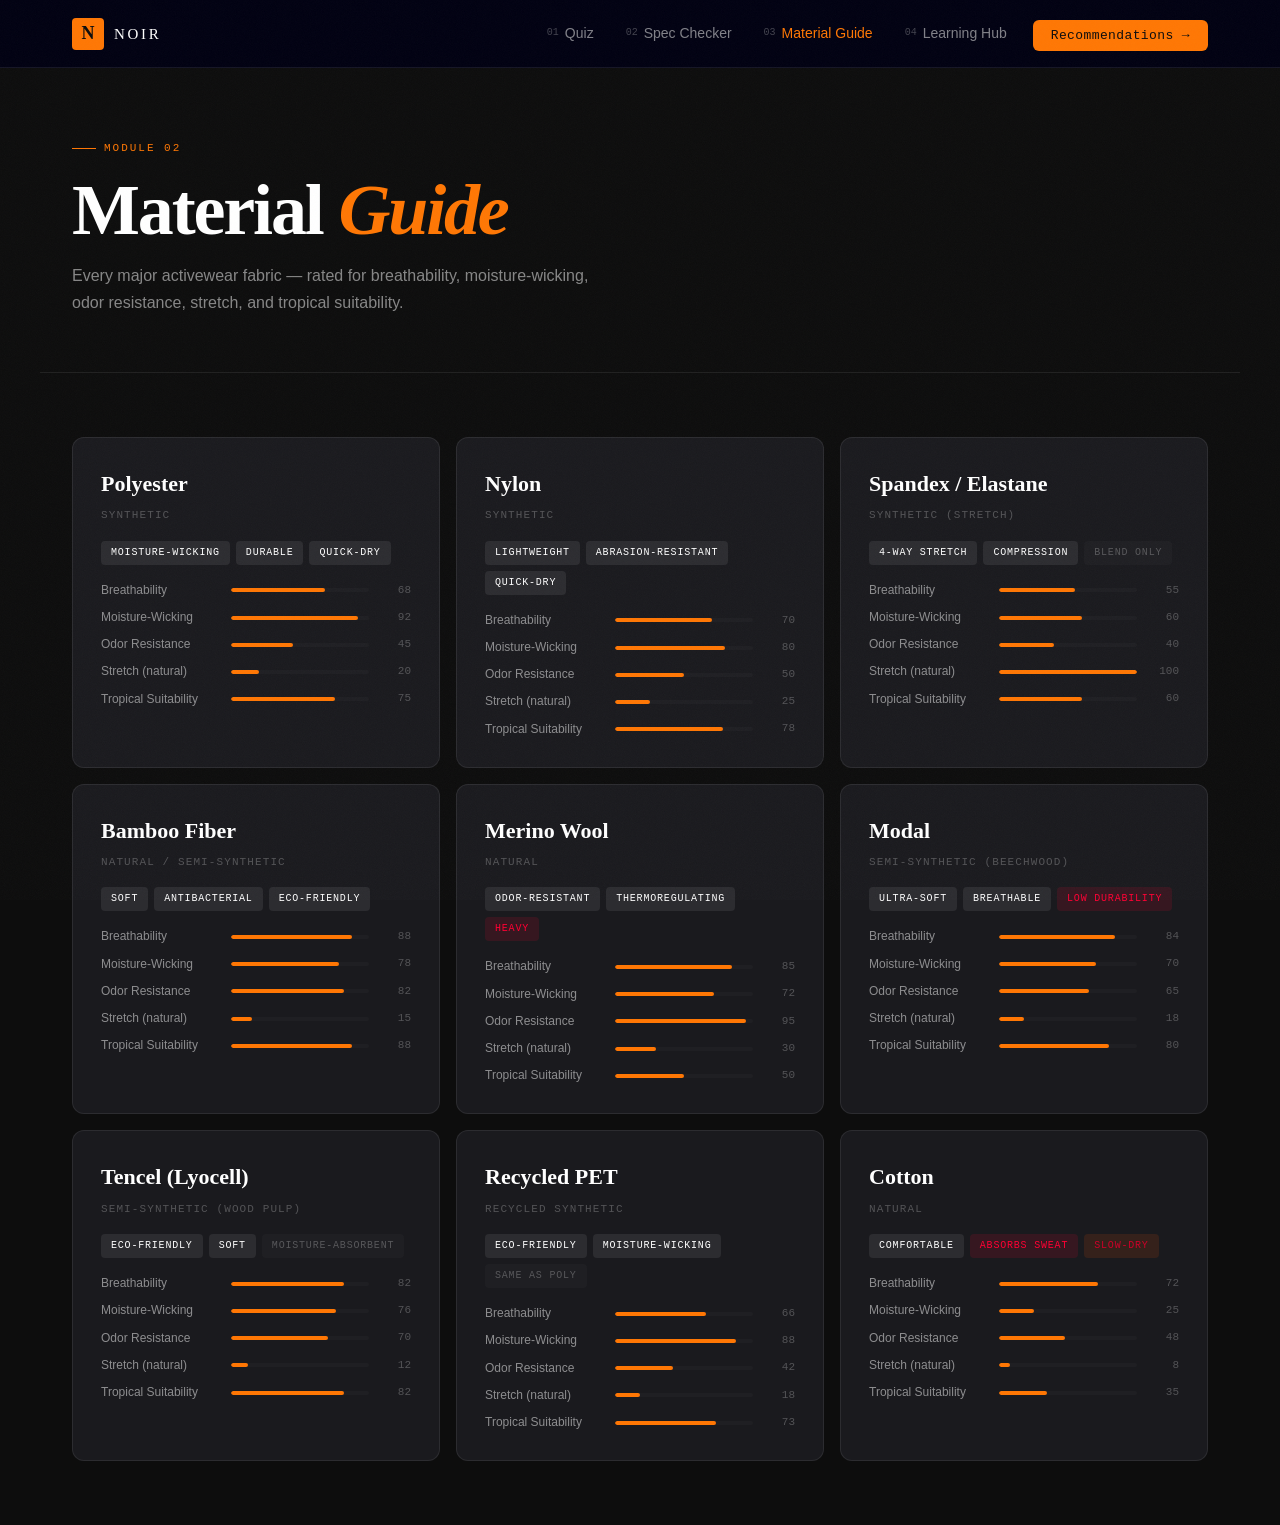
==== commit 75ce9c5e: "Update material-guide.html" ====
--- a/NOIR/pages/material-guide.html
+++ b/NOIR/pages/material-guide.html
@@ -22,10 +22,10 @@
         <span></span><span></span><span></span>
       </button>
       <ul class="nav-links" id="navLinks">
-        <li><a href="learning-hub.html"    class="nav-link"><span class="nav-num">01</span> Learning Hub</a></li>
-        <li><a href="material-guide.html"  class="nav-link"><span class="nav-num">02</span> Material Guide</a></li>
-        <li><a href="spec-checker.html"    class="nav-link"><span class="nav-num">03</span> Spec Checker</a></li>
-        <li><a href="quiz.html"            class="nav-link"><span class="nav-num">04</span> Quiz</a></li>
+        <li><a href="quiz.html"           class="nav-link"><span class="nav-num">01</span> Quiz</a></li>
+        <li><a href="spec-checker.html"   class="nav-link"><span class="nav-num">02</span> Spec Checker</a></li>
+        <li><a href="material-guide.html" class="nav-link"><span class="nav-num">03</span> Material Guide</a></li>
+        <li><a href="learning-hub.html"   class="nav-link"><span class="nav-num">04</span> Learning Hub</a></li>
         <li><a href="recommendations.html" class="nav-cta">Recommendations →</a></li>
       </ul>
     </div>
--- a/NOIR/css/style.css
+++ b/NOIR/css/style.css
@@ -1873,8 +1873,10 @@
   backdrop-filter: blur(8px);
   -webkit-backdrop-filter: blur(8px);
   display: flex;
-  align-items: center;
-  justify-content: center;
+  /* Center the box with margin:auto (below) instead of align/justify so that
+     when the box is taller than the viewport the overlay can scroll to the top
+     — align-items:center would clip the top and make it unreachable. */
+  overflow-y: auto;
   padding: 20px;
   opacity: 0;
   pointer-events: none;
@@ -1892,6 +1894,7 @@
   padding: 36px;
   width: 100%;
   max-width: 420px;
+  margin: auto;          /* centers when it fits; lets overlay scroll when taller */
   position: relative;
   transform: translateY(20px) scale(0.98);
   transition: transform var(--t-mid) var(--ease);
